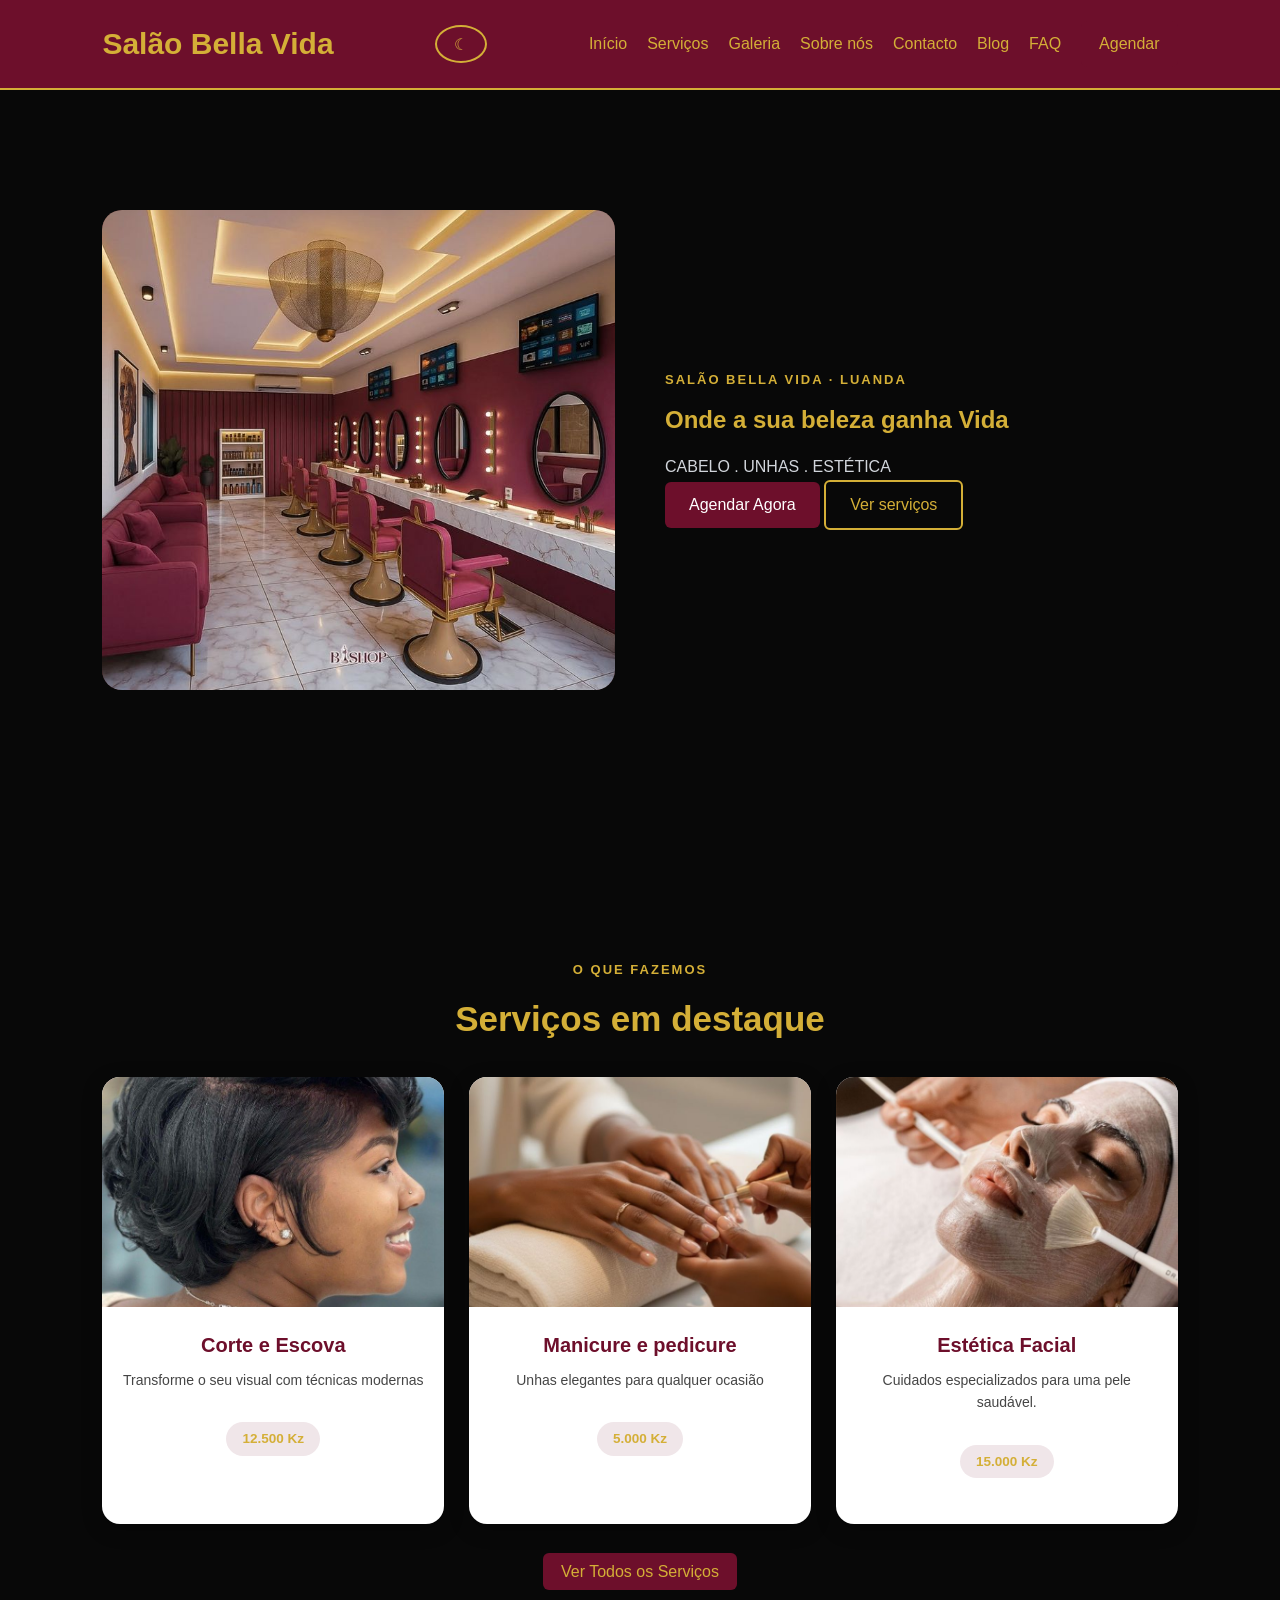
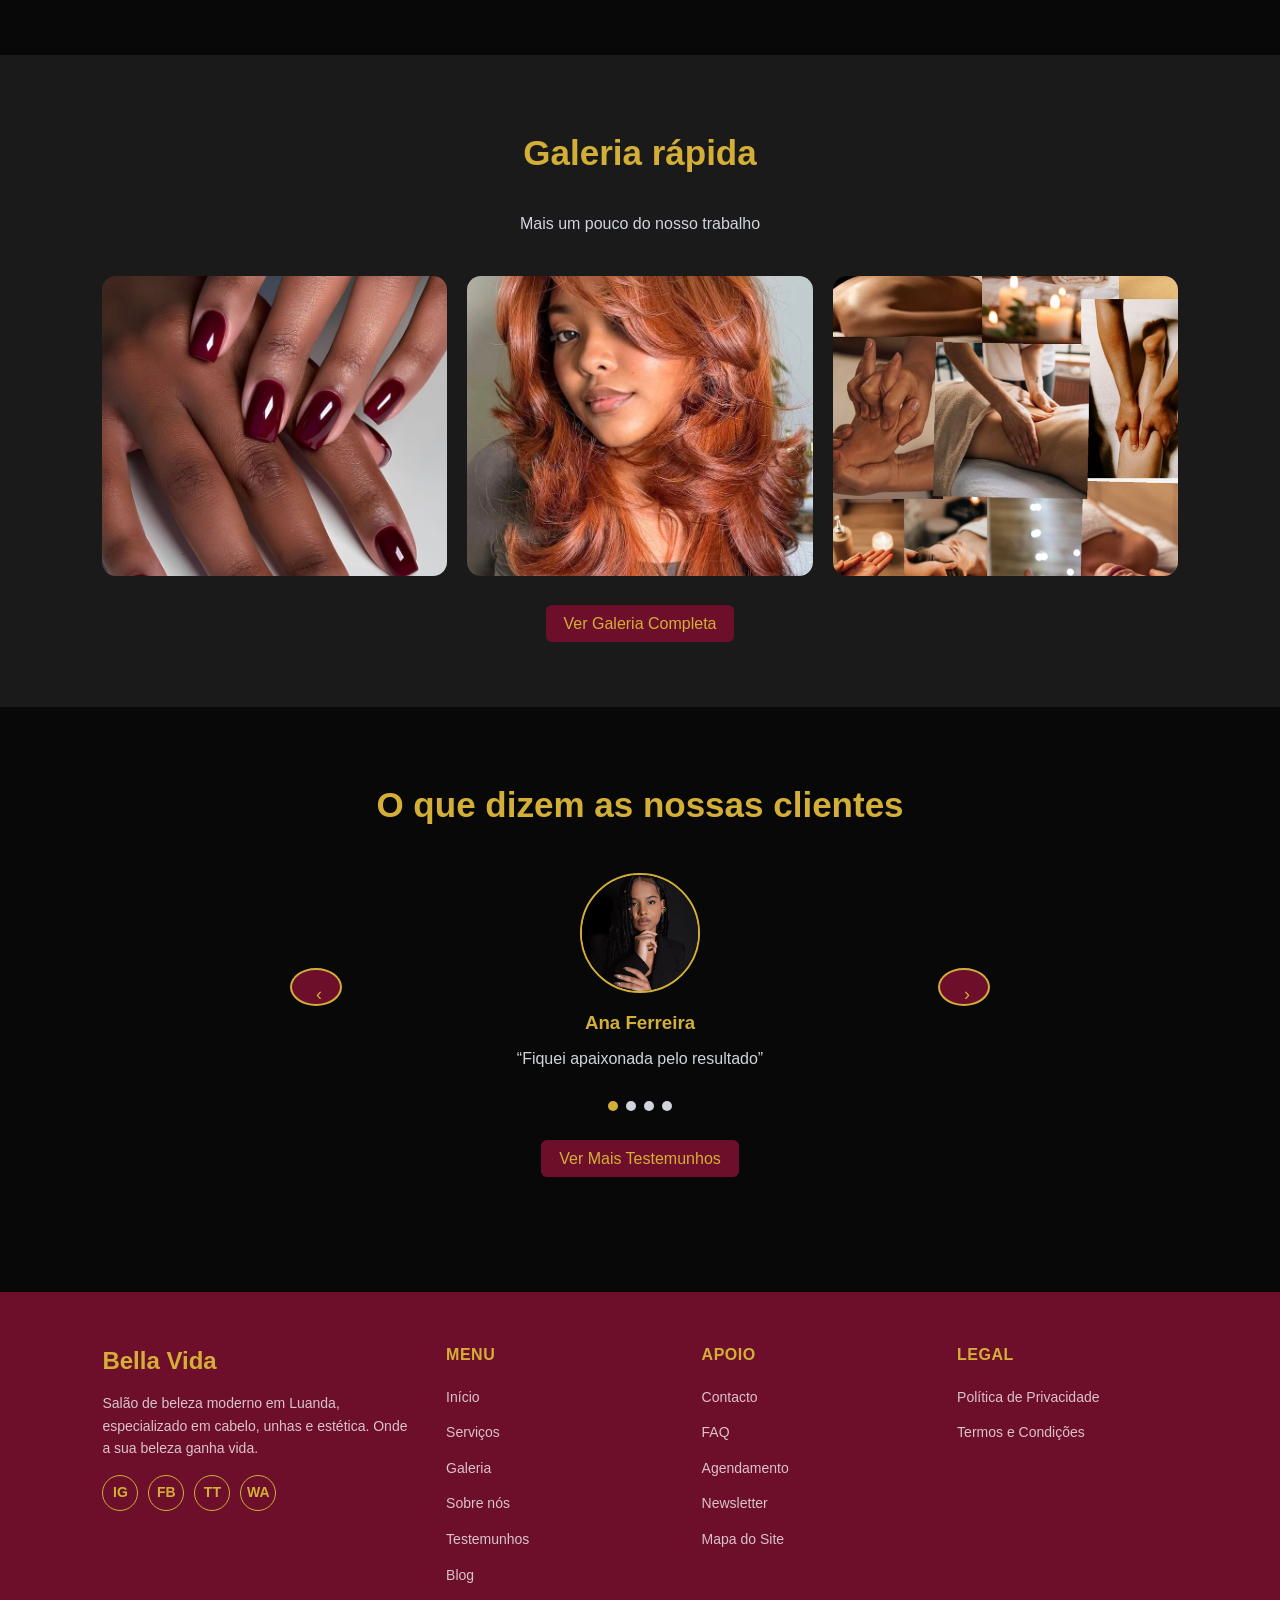
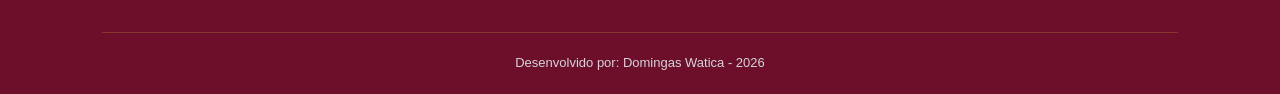
==== HTML/index.html @ 02044e2a "Add files via upload" ====
<!DOCTYPE html>
<html lang="pt">
<head>
<meta charset="UTF-8">
<meta name="viewport"
content="width=device-width, initial-scale=1.0">
<meta name="description" content="Salão Bella Vida em Luanda  cabelo, unhas e estética com profissionais qualificados. Agende o seu atendimento online.">
<meta name="keywords"
content="salão de beleza, cabelo, unhas, estética, Luanda">
<meta name="author"
content="Domingas Watica">
<title>Bella Vida | Cabelo, Unhas e Estética em Luanda</title>
 <link rel="stylesheet" href="../CSS/global.css">
<link rel="stylesheet" href="../CSS/index.css">
<link rel="stylesheet" href="../CSS/servico.css">
</head>
<body>
    <header>
        <div class="logo">Salão Bella Vida</div>
        <div class="nav-acoes">
            <button class="tema-toggle" aria-label="Alternar modo escuro/claro" title="Alternar modo escuro/claro">☾</button>
            <button class="menu-toggle" aria-label="Abrir menu" aria-expanded="false">
                <span></span><span></span><span></span>
            </button>
        </div>
        <nav>
            <a href="index.html" class="link-activo">Início</a>
            <a href="servicos.html">Serviços</a>
            <a href="galeria.html">Galeria</a>
            <a href="sobre-nos.html">Sobre nós</a>
            <a href="contacto.html">Contacto</a>
            <a href="blog.html">Blog</a>
            <a href="faq.html">FAQ</a>
            <a href="agendamento.html" class="btn-nav">Agendar</a>
        </nav>
    </header>
    <section class="hero">
    <div class="hero-imagem">
        <div class="hero-slider" id="heroSlider">
            <div class="hero-slide activo" style="background-image:url('../Midia/banner.jpg')"></div>
            <div class="hero-slide" style="background-image:url('../Midia/B.png')"></div>
            <div class="hero-slide" style="background-image:url('../Midia/banner01.jpg')"></div>
        </div>
    </div>
    <div class="hero-texto">
        <span class="index-eyebrow">Salão Bella Vida · Luanda</span>
        <h1>Onde a sua beleza ganha Vida</h1>
        <p>CABELO . UNHAS . ESTÉTICA</p>
        <div class="hero-botoes">
            <a href="agendamento.html">
                <button class="btn-primario">Agendar Agora</button>
            </a>
            <a href="servicos.html">
                <button class="btn-secundario">Ver serviços</button>
            </a>
        </div>
    </div>
</section>
   <section class="servicos-destaque" id="servicos">
    <span class="index-eyebrow">O que fazemos</span>
    <h2>Serviços em destaque</h2>
    <div class="servicos-grid">
        <div class="card servicos-card">
            <img src="../Midia/corte-femenino.jpg" alt="Corte e Escova" class="servico-foto">
            <div class="servico-conteudo">
                <h3>Corte e Escova</h3>
                <p>Transforme o seu visual com técnicas modernas</p>
                <span class="servico-preco">12.500 Kz</span>
            </div>
        </div>
        <div class="card servicos-card">
            <img src="../Midia/Pedicure 1.jpg" alt="Manicure e pedicure" class="servico-foto">
            <div class="servico-conteudo">
                <h3>Manicure e pedicure</h3>
                <p>Unhas elegantes para qualquer ocasião</p>
                <span class="servico-preco">5.000 Kz</span>
            </div>
        </div>
        <div class="card servicos-card">
            <img src="../Midia/mascara 2.jpg" alt="Estética" class="servico-foto">
            <div class="servico-conteudo">
                <h3>Estética Facial</h3>
                <p>Cuidados especializados para uma pele saudável.</p>
                <span class="servico-preco">15.000 Kz</span>
            </div>
        </div>
    </div>
    <div class="galeria-cta">
        <a href="servicos.html" class="btn-nav">Ver Todos os Serviços</a>
    </div>
</section>
    <section class="galeria" id="galeria">
    <h2>Galeria rápida</h2>
    <p class="galeria-subtitulo">Mais um pouco do nosso trabalho</p>
    <div class="galeria-grid">
        <div class="foto">
            <img src="../Midia/unhas.jpg" onclick="abrirImagem(this.src)" alt="Colagem de perucas - Salão Bella Vida">
        </div>
        <div class="foto">
            <img src="../Midia/corte ondulado.jpg" onclick="abrirImagem(this.src)" alt="Estética - Salão Bella Vida">
        </div>
        <div class="foto">
            <img src="../Midia/estetica 2.jpg" onclick="abrirImagem(this.src)" alt="Interior do Salão Bella Vida">
        </div>
    </div>
    <div class="galeria-cta">
        <a href="galeria.html" class="btn-nav">Ver Galeria Completa</a>
    </div>
</section>
    <section class="testemunho">
        <h2 style="text-align:center;">O que dizem as nossas clientes</h2>
        <div class="carrossel">
            <button class="carrossel-botao carrossel-anterior" aria-label="Testemunho anterior">&#8249;</button>
            <div class="carrossel-pista">
                <div class="carrossel-slide">
                    <div class="cliente-foto">
                        <img src="../Midia/funcionaria2.jpg" alt="Ana Ferreira, cliente satisfeita do Salão Bella Vida">
                    </div>
                    <h3>Ana Ferreira</h3>
                    <p>“Fiquei apaixonada pelo resultado”</p>
                </div>
                <div class="carrossel-slide">
                    <div class="cliente-foto">
                        <img src="../Midia/cliente.jpg" alt="Jady José, cliente satisfeita do Salão Bella Vida">
                    </div>
                    <h3>Jady José</h3>
                    <p>“Amei os cuidados”</p>
                </div>
                <div class="carrossel-slide">
                    <div class="cliente-foto">
                        <img src="../Midia/funcionaria 1.jpg" alt="Cliente satisfeita do Salão Bella Vida">
                    </div>
                    <h3>Lurdes Pacheco</h3>
                    <p>“Atendimento impecável, super recomendo!”</p>
                </div>
                <div class="carrossel-slide">
                    <div class="cliente-foto">
                        <img src="../Midia/tranas1.jpg" alt="Jacinta Cutambicua, cliente satisfeita do Salão Bella Vida">
                    </div>
                    <h3>Jacinta Cutambicua</h3>
                    <p>“Concerteza eu volto! amei estar no salão”</p>
                </div>
            </div>
            <button class="carrossel-botao carrossel-seguinte" aria-label="Próximo testemunho">&#8250;</button>
            <div class="carrossel-pontos"></div>
        </div>
        <div class="testemunho-cta">
            <a href="testemunhos.html" class="btn-nav">Ver Mais Testemunhos</a>
        </div>
    </section>
<footer class="rodape">
        <div class="rodape-grelha">
            <div class="rodape-marca">
                <h3>Bella Vida</h3>
                <p>Salão de beleza moderno em Luanda, especializado em cabelo, unhas e estética. Onde a sua beleza ganha vida.</p>
                <div class="rodape-redes">
                    <a href="https://instagram.com" target="_blank" rel="noopener" aria-label="Instagram">IG</a>
                    <a href="https://facebook.com" target="_blank" rel="noopener" aria-label="Facebook">FB</a>
                    <a href="https://tiktok.com" target="_blank" rel="noopener" aria-label="TikTok">TT</a>
                    <a href="https://wa.me/244927959108" target="_blank" rel="noopener" aria-label="WhatsApp">WA</a>
                </div>
            </div>
            <div class="rodape-coluna">
                <h4>Menu</h4>
                <ul>
                    <li><a href="index.html">Início</a></li>
                    <li><a href="servicos.html">Serviços</a></li>
                    <li><a href="galeria.html">Galeria</a></li>
                    <li><a href="sobre-nos.html">Sobre nós</a></li>
                    <li><a href="testemunhos.html">Testemunhos</a></li>
                    <li><a href="blog.html">Blog</a></li>
                </ul>
            </div>
            <div class="rodape-coluna">
                <h4>Apoio</h4>
                <ul>
                    <li><a href="contacto.html">Contacto</a></li>
                    <li><a href="faq.html">FAQ</a></li>
                    <li><a href="agendamento.html">Agendamento</a></li>
                    <li><a href="newsletter.html">Newsletter</a></li>
                    <li><a href="mapa-site.html">Mapa do Site</a></li>
                </ul>
            </div>
            <div class="rodape-coluna">
                <h4>Legal</h4>
                <ul>
                    <li><a href="privacidade.html">Política de Privacidade</a></li>
                    <li><a href="termos.html">Termos e Condições</a></li>
                </ul>
            </div>
        </div>
        <div class="rodape-base">
            <p>Desenvolvido por: Domingas Watica - 2026</p>
        </div>
    </footer>
    <button class="voltar-topo" aria-label="Voltar ao topo">&uarr;</button>
    <script src="../JS/main.js" defer></script>
</body>    
</html>
---- CSS/global.css ----
/* =====================================================
   GLOBAL.CSS — Bella Vida
   Ficheiro ÚNICO com tudo o que é partilhado por todas
   as páginas: variáveis de cor, modo escuro/claro, reset,
   tipografia base, cabeçalho, menu, botões, cartões,
   rodapé, lightbox, carrossel, acordeão do FAQ e
   validação de formulários.

   IMPORTANTE: este ficheiro carrega ANTES do CSS
   específico de cada página. O CSS de cada página só
   deve conter estilos que sejam mesmo únicos daquela
   página — nunca repetir nada que já esteja aqui,
   para evitar inconsistências entre páginas.
===================================================== */

/* ---------- VARIÁVEIS DE COR (tema escuro, por defeito) ---------- */
:root{
    --bordo: #6d0f2b;
    --bordo-claro: #a61b46;
    --dourado: #d4af37;
    --preto: #080808;
    --cinza: #1a1a1a;
    --branco: #ffffff;
    --cinza-claro: #d1d5db;

    /* Cor fixa para texto/ícones em cima do cabeçalho e do rodapé,
       que têm sempre fundo bordô — esta cor NUNCA muda entre temas,
       para o menu de cima e de baixo continuarem sempre legíveis. */
    --dourado-fixo: #d4af37;
}

/* ---------- MODO CLARO (estado alternativo) ---------- */
:root[data-tema="claro"]{
    --preto: #f7f3ee;
    --cinza: #ffffff;
    --branco: #1a1a1a;
    --cinza-claro: #3a2c2c;
    --dourado: #6d0f2b;
}

/* ---------- RESET ---------- */
*{
    margin: 0;
    padding: 0;
    box-sizing: border-box;
}

/* ---------- BASE ---------- */
body{
    font-family: Arial, sans-serif;
    background-color: var(--preto);
    color: var(--dourado);
    line-height: 1.6;
    transition: background-color 0.3s ease, color 0.3s ease;
}
a{
    text-decoration: none;
}
img{
    max-width: 100%;
    display: block;
}
section{
    padding: 70px 8%;
}
h1, h2, h3{
    margin-bottom: 15px;
}
h2{
    color: var(--dourado);
    font-size: 35px;
    margin-bottom: 30px;
}
p{
    color: var(--cinza-claro);
}

/* ---------- CABEÇALHO ---------- */
header{
    display: flex;
    justify-content: space-between;
    align-items: center;
    padding: 20px 8%;
    background-color: var(--bordo);
    border-bottom: 2px solid var(--dourado-fixo);
    position: sticky;
    top: 0;
    z-index: 1000;
}
.logo{
    font-size: 30px;
    font-weight: bold;
    color: var(--dourado-fixo);
}
nav{
    display: flex;
    gap: 20px;
    align-items: center;
}
nav a{
    color: var(--dourado-fixo);
    transition: 0.3s;
    font-weight: 500;
}
nav a:hover{
    color: var(--bordo-claro);
}
.btn-nav{
    background-color: var(--bordo);
    padding: 10px 18px;
    border-radius: 6px;
    color: var(--dourado-fixo) !important;
    transition: 0.3s;
}
.btn-nav:hover{
    background-color: var(--dourado-fixo);
    color: #080808 !important;
}

/* ---------- BOTÃO DE MENU (HAMBÚRGUER) ---------- */
.nav-acoes{
    display: flex;
    align-items: center;
    gap: 14px;
}
.menu-toggle{
    display: none;
    flex-direction: column;
    justify-content: center;
    gap: 5px;
    width: 32px;
    height: 28px;
    background: transparent;
    border: none;
    cursor: pointer;
    padding: 0;
}
.menu-toggle span{
    display: block;
    height: 3px;
    width: 100%;
    background-color: var(--dourado-fixo);
    border-radius: 2px;
    transition: 0.3s;
}
.menu-toggle.aberto span:nth-child(1){
    transform: translateY(8px) rotate(45deg);
}
.menu-toggle.aberto span:nth-child(2){
    opacity: 0;
}
.menu-toggle.aberto span:nth-child(3){
    transform: translateY(-8px) rotate(-45deg);
}

/* ---------- BOTÃO MODO ESCURO/CLARO ---------- */
.tema-toggle{
    background: transparent;
    border: 2px solid var(--dourado-fixo);
    color: var(--dourado-fixo);
    border-radius: 50%;
    width: 38px;
    height: 38px;
    font-size: 16px;
    cursor: pointer;
    display: flex;
    align-items: center;
    justify-content: center;
    transition: 0.3s;
    flex-shrink: 0;
}
.tema-toggle:hover{
    background-color: var(--dourado-fixo);
    color: #080808;
}

/* ---------- MENU RESPONSIVO ---------- */
@media (max-width: 900px){
    header{
        flex-wrap: wrap;
    }
    .menu-toggle{
        display: flex;
        order: 2;
    }
    .nav-acoes{
        order: 2;
    }
    nav{
        order: 3;
        flex-basis: 100%;
        max-height: 0;
        overflow: hidden;
        flex-direction: column;
        align-items: flex-start;
        gap: 0;
        transition: max-height 0.35s ease;
        width: 100%;
    }
    nav.aberto{
        max-height: 500px;
        padding-top: 15px;
    }
    nav a{
        width: 100%;
        padding: 12px 0;
        border-bottom: 1px solid rgba(212,175,55,0.15);
    }
    .btn-nav{
        margin: 10px 0;
        display: inline-block;
    }
}

/* ---------- BOTÕES ---------- */
button{
    padding: 14px 24px;
    border: none;
    border-radius: 6px;
    cursor: pointer;
    font-size: 16px;
    transition: 0.3s;
}
button:hover{
    transform: translateY(-3px);
}
.btn-primario{
    background-color: var(--bordo);
    color: white;
}
.btn-secundario{
    background-color: transparent;
    border: 2px solid var(--dourado);
    color: var(--dourado);
}

/* ---------- CARTÕES GENÉRICOS (usados quando a página não define um estilo próprio) ---------- */
.card,
.post,
.membro,
.depoimento,
.faq-item,
.contacto-box{
    background-color: var(--bordo);
    padding: 25px;
    border-radius: 12px;
    border: 1px solid #334155;
    transition: 0.3s;
    box-shadow: 0 5px 20px rgba(0,0,0,0.3);
}
.card:hover,
.post:hover,
.membro:hover,
.depoimento:hover{
    transform: translateY(-5px);
    border-color: var(--dourado);
}
.card span{
    display: block;
    margin-top: 15px;
    color: var(--dourado);
    font-weight: bold;
}
.card h3{
    color: var(--dourado);
}

.servicos-grid,
.blog-grid,
.equipa-grid,
.testemunhos-grid{
    display: grid;
    grid-template-columns: repeat(3, 1fr);
    gap: 25px;
}

@media(max-width: 900px){
    .servicos-grid,
    .blog-grid,
    .equipa-grid,
    .testemunhos-grid{
        grid-template-columns: 1fr;
    }
}

/* ---------- GALERIA (padrão base — páginas com galeria própria podem sobrepor) ---------- */
.galeria-grid{
    display: grid;
    grid-template-columns: repeat(3, 1fr);
    gap: 20px;
}
.foto img{
    width: 100%;
    height: 300px;
    object-fit: cover;
    border-radius: 14px;
    transition: 0.3s;
    cursor: pointer;
}
.foto img:hover{
    transform: scale(1.03);
}

/* ---------- FORMULÁRIOS (base) ---------- */
input,
textarea,
select{
    padding: 14px;
    border-radius: 6px;
    border: none;
    outline: none;
    width: 100%;
}
textarea{
    resize: none;
}
form button{
    background-color: var(--bordo);
    color: white;
    font-weight: bold;
}
form button:hover{
    background-color: var(--bordo-claro);
}

/* Espaçamento consistente sempre que uma página usa .contacto-box
   (Contacto e Newsletter, por exemplo) */
.contacto-box label{
    display: block;
    margin-top: 16px;
    margin-bottom: 6px;
    color: var(--cinza-claro);
    font-size: 14px;
}
.contacto-box input[type="text"],
.contacto-box input[type="email"],
.contacto-box input[type="tel"],
.contacto-box input[type="date"],
.contacto-box input[type="time"]{
    margin-bottom: 4px;
}
.contacto-box button{
    margin-top: 20px;
}

/* ---------- MENSAGENS DE VALIDAÇÃO ---------- */
.campo-erro{
    border: 2px solid #c0392b !important;
}
.mensagem-erro{
    color: #ff6b6b;
    font-size: 13px;
    margin-top: -10px;
    display: none;
}
.mensagem-erro.visivel{
    display: block;
}
.form-sucesso{
    background-color: #1f4d2c;
    color: #d4f5d8;
    padding: 15px;
    border-radius: 8px;
    margin-top: 15px;
    display: none;
}
.form-sucesso.visivel{
    display: block;
}

/* ---------- BOTÃO VOLTAR AO TOPO ---------- */
.voltar-topo{
    position: fixed;
    right: 25px;
    bottom: 25px;
    width: 48px;
    height: 48px;
    border-radius: 50%;
    background-color: var(--bordo);
    color: var(--dourado-fixo);
    border: 2px solid var(--dourado-fixo);
    font-size: 20px;
    cursor: pointer;
    display: flex;
    align-items: center;
    justify-content: center;
    opacity: 0;
    visibility: hidden;
    transform: translateY(10px);
    transition: 0.3s;
    z-index: 999;
}
.voltar-topo.visivel{
    opacity: 1;
    visibility: visible;
    transform: translateY(0);
}
.voltar-topo:hover{
    background-color: var(--dourado-fixo);
    color: #080808;
}

/* ---------- RODAPÉ EM COLUNAS ---------- */
footer.rodape{
    background-color: var(--bordo);
    padding: 50px 8% 20px;
    margin-top: 50px;
    text-align: left;
}
.rodape-grelha{
    display: grid;
    grid-template-columns: 1.4fr 1fr 1fr 1fr;
    gap: 35px;
    max-width: 1200px;
    margin: 0 auto;
}
.rodape-marca h3{
    color: var(--dourado-fixo);
    font-size: 24px;
    margin-bottom: 12px;
}
.rodape-marca p{
    color: rgba(255,255,255,0.75);
    font-size: 14px;
    margin-bottom: 15px;
}
.rodape-redes{
    display: flex;
    gap: 10px;
}
.rodape-redes a{
    width: 36px;
    height: 36px;
    border-radius: 50%;
    border: 1px solid var(--dourado-fixo);
    color: var(--dourado-fixo);
    display: flex;
    align-items: center;
    justify-content: center;
    font-size: 14px;
    font-weight: bold;
    transition: 0.3s;
}
.rodape-redes a:hover{
    background-color: var(--dourado-fixo);
    color: #080808;
}
.rodape-coluna h4{
    color: var(--dourado-fixo);
    font-size: 16px;
    margin-bottom: 16px;
    text-transform: uppercase;
    letter-spacing: 0.5px;
}
.rodape-coluna ul{
    list-style: none;
}
.rodape-coluna ul li{
    margin-bottom: 10px;
}
.rodape-coluna ul li a{
    color: rgba(255,255,255,0.75);
    font-size: 14px;
    transition: 0.3s;
}
.rodape-coluna ul li a:hover{
    color: var(--dourado-fixo);
}
.rodape-base{
    max-width: 1200px;
    margin: 35px auto 0;
    padding-top: 20px;
    border-top: 1px solid rgba(212,175,55,0.25);
    text-align: center;
    font-size: 13px;
    color: rgba(255,255,255,0.6);
}
@media (max-width: 800px){
    .rodape-grelha{
        grid-template-columns: 1fr 1fr;
    }
}
@media (max-width: 500px){
    .rodape-grelha{
        grid-template-columns: 1fr;
        text-align: center;
    }
    .rodape-redes{
        justify-content: center;
    }
}

/* ---------- LIGHTBOX (visualizador de imagem) ---------- */
.lightbox-fundo{
    position: fixed;
    inset: 0;
    background-color: rgba(0,0,0,0.9);
    display: none;
    align-items: center;
    justify-content: center;
    z-index: 2000;
    padding: 30px;
}
.lightbox-fundo.ativo{
    display: flex;
}
.lightbox-fundo img{
    max-width: 90vw;
    max-height: 85vh;
    border-radius: 10px;
    border: 3px solid var(--dourado-fixo);
    cursor: default;
}
.lightbox-fechar{
    position: absolute;
    top: 20px;
    right: 30px;
    background: transparent;
    border: none;
    color: var(--dourado-fixo);
    font-size: 36px;
    cursor: pointer;
    line-height: 1;
}

/* ---------- CARROSSEL DE TESTEMUNHOS (usado na homepage) ---------- */
.carrossel{
    position: relative;
    max-width: 700px;
    margin: 0 auto;
    overflow: hidden;
}
.carrossel-pista{
    display: flex;
    transition: transform 0.5s ease;
}
.carrossel-slide{
    min-width: 100%;
    text-align: center;
    padding: 10px 50px;
    display: flex;
    flex-direction: column;
    align-items: center;
}
.carrossel-slide h3{
    margin-top: 5px;
    margin-bottom: 8px;
}
.carrossel-slide p{
    margin-top: 0;
}
.cliente-foto{
    margin-bottom: 10px;
}
.cliente-foto img{
    width: 90px;
    height: 90px;
    border-radius: 50%;
    object-fit: cover;
    border: 2px solid var(--dourado);
}
.carrossel-botao{
    position: absolute;
    top: 50%;
    transform: translateY(-50%);
    background-color: var(--bordo);
    color: var(--dourado-fixo);
    border: 2px solid var(--dourado-fixo);
    border-radius: 50%;
    width: 38px;
    height: 38px;
    cursor: pointer;
    font-size: 18px;
    z-index: 5;
}
.carrossel-botao:hover{
    background-color: var(--dourado-fixo);
    color: #080808;
}
.carrossel-anterior{ left: 0; }
.carrossel-seguinte{ right: 0; }
.carrossel-pontos{
    display: flex;
    justify-content: center;
    gap: 8px;
    margin-top: 20px;
}
.carrossel-ponto{
    width: 10px;
    height: 10px;
    border-radius: 50%;
    background-color: var(--cinza-claro);
    border: none;
    cursor: pointer;
    padding: 0;
}
.carrossel-ponto.activo{
    background-color: var(--dourado);
}

/* ---------- ACORDEÃO FAQ ---------- */
.faq-pergunta{
    display: flex;
    justify-content: space-between;
    align-items: center;
    width: 100%;
    text-align: left;
    background-color: var(--bordo);
    color: white;
    padding: 18px;
    border: none;
    cursor: pointer;
    font-size: 17px;
    border-radius: 8px;
}
.faq-pergunta:hover{
    background-color: var(--bordo-claro);
}
.faq-seta{
    display: inline-block;
    transition: transform 0.3s ease;
}
.faq-item.aberto .faq-seta{
    transform: rotate(180deg);
}
.faq-resposta{
    display: none;
    padding: 20px;
    background-color: var(--preto);
    border-radius: 0 0 8px 8px;
}
.faq-item.aberto .faq-resposta{
    display: block;
}
---- CSS/index.css ----
/* ---------- ETIQUETA (eyebrow) ---------- */
.index-eyebrow{
    display: block;
    text-align: center;
    letter-spacing: 2px;
    font-size: 13px;
    font-weight: 700;
    color: var(--dourado);
    text-transform: uppercase;
    margin-bottom: 10px;
}
.hero .index-eyebrow{
    text-align: left;
}

/* ---------- HERO (imagem à esquerda, slider de 3 fotos) ---------- */
.hero{
    min-height: 80vh;
    display: flex;
    align-items: center;
    gap: 50px;
}
.hero-imagem{
    flex: 1;
    height: 480px;
    position: relative;
    border-radius: 20px;
    overflow: hidden;
    background-image: url('../Midia/bannerP.jpg');
    background-size: cover;
    background-position: center;
}
.hero-slider{
    position: absolute;
    inset: 0;
}
.hero-slide{
    position: absolute;
    inset: 0;
    background-size: cover;
    background-position: center;
    opacity: 0;
    transition: opacity 1.4s ease;
}
.hero-slide.activo{
    opacity: 1;
}
.hero-texto{
    flex: 1;
    max-width: 550px;
    animation: surgir 1.2s ease;
}
@keyframes surgir{
    from{
        opacity: 0;
        transform: translateY(40px);
    }
    to{
        opacity: 1;
        transform: translateY(0);
    }
}

@media(max-width: 900px){
    .hero{
        flex-direction: column;
        text-align: center;
        min-height: auto;
        padding-top: 50px;
    }
    .hero .index-eyebrow{
        text-align: center;
    }
    .hero-imagem{
        width: 100%;
        height: 300px;
    }
    .hero-botoes{
        justify-content: center;
    }
}

/* ---------- SERVIÇOS EM DESTAQUE ---------- */
.servicos-destaque{
    padding-top: 150px;
    background-color: var(--preto);
}
.servicos-destaque h2{
    text-align: center;
    color: var(--dourado);
}

/* ---------- GALERIA RÁPIDA ---------- */
.galeria{
    background-color: var(--cinza);
}
.galeria h2{
    text-align: center;
    color: var(--dourado);
}
.galeria-subtitulo{
    text-align: center;
    margin-bottom: 40px;
}
.galeria-cta{
    text-align: center;
    margin-top: 35px;
}

/* ---------- TESTEMUNHOS (carrossel) ---------- */
.testemunho{
    background-color: var(--preto);
}
.cliente-foto img{
    width: 120px;
    height: 120px;
    border-radius: 50%;
    object-fit: cover;
    border: 2px solid var(--dourado);
}
.testemunho-cta{
    text-align: center;
    margin-top: 35px;
}
---- CSS/servico.css ----
/* =====================================================
   SERVICO.CSS — específico da página Serviços
   (global.css já trata de tudo o resto)
===================================================== */

/* ---------- FILTROS ---------- */
.Filtros-galeria{
    display: flex;
    flex-wrap: wrap;
    justify-content: center;
    gap: 12px;
    margin-bottom: 45px;
}
.filtro-btn{
    background-color: transparent;
    border: 2px solid var(--bordo);
    color: var(--dourado);
    padding: 10px 22px;
    border-radius: 30px;
    font-weight: 600;
    font-size: 15px;
    cursor: pointer;
    transition: 0.25s ease;
}
.filtro-btn:hover{
    border-color: var(--dourado);
    transform: translateY(-2px);
}
.filtro-btn.activo{
    background-color: var(--bordo);
    color: white;
    border-color: var(--bordo);
}

/* ---------- CABEÇALHO ---------- */
.servicos-eyebrow{
    display: block;
    text-align: center;
    letter-spacing: 2px;
    font-size: 13px;
    font-weight: 700;
    color: var(--dourado);
    text-transform: uppercase;
    margin-bottom: 10px;
}
.servicos-subtitulo{
    text-align: center;
    margin-bottom: 45px;
}
.servicos{
    background: radial-gradient(ellipse at top, rgba(212,175,55,0.08), transparent 60%),
                var(--preto);
}

/* ---------- CARTÃO DE SERVIÇO ---------- */
.servicos-card{
    background-color: var(--branco);
    padding: 0;
    border-radius: 18px;
    border: none;
    overflow: hidden;
    text-align: center;
    display: flex;
    flex-direction: column;
}
.servicos-card:hover{
    transform: translateY(-8px);
    box-shadow: 0 18px 40px rgba(0,0,0,0.5);
}

.servico-foto{
    width: 100%;
    height: 230px;
    object-fit: cover;
    cursor: pointer;
}

.servico-conteudo{
    padding: 22px 20px 28px;
    flex: 1;
    display: flex;
    flex-direction: column;
    align-items: center;
}
.servico-conteudo h3{
    color: var(--bordo);
    font-size: 20px;
    margin-bottom: 8px;
}
.servico-conteudo p{
    color: var(--preto);
    opacity: 0.75;
    font-size: 14px;
    margin-bottom: 16px;
}

.servico-preco{
    display: inline-block;
    background-color: rgba(109,15,43,0.1);
    color: var(--bordo);
    font-weight: 700;
    font-size: 13.5px;
    padding: 6px 16px;
    border-radius: 30px;
    margin-bottom: 18px;
}

.servico-btn{
    display: inline-block;
    background-color: var(--bordo);
    color: white;
    font-weight: 700;
    font-size: 13px;
    letter-spacing: 0.5px;
    text-transform: uppercase;
    padding: 11px 32px;
    border-radius: 30px;
    transition: 0.3s;
    border: none;
    cursor: pointer;
}
.servico-btn:hover{
    background-color: var(--dourado);
    color: var(--preto);
    transform: translateY(-2px);
}

/* ---------- SETAS E BOLINHAS (usadas dentro da janela de detalhes) ---------- */
.mini-anterior,
.mini-seguinte{
    position: absolute;
    top: 50%;
    transform: translateY(-50%);
    background: rgba(8,8,8,0.55);
    color: var(--dourado);
    border: none;
    width: 32px;
    height: 32px;
    border-radius: 50%;
    display: flex;
    align-items: center;
    justify-content: center;
    cursor: pointer;
    font-size: 18px;
    padding: 0;
    z-index: 3;
}
.mini-anterior{ left: 10px; }
.mini-seguinte{ right: 10px; }
.mini-anterior:hover,
.mini-seguinte:hover{
    background: var(--dourado);
    color: var(--preto);
    transform: translateY(-50%) scale(1.1);
}
.mini-pontos{
    position: absolute;
    bottom: 10px;
    left: 0;
    right: 0;
    display: flex;
    justify-content: center;
    gap: 6px;
    z-index: 3;
}
.mini-pontos button{
    width: 7px;
    height: 7px;
    border-radius: 50%;
    background: rgba(255,255,255,0.6);
    border: none;
    padding: 0;
    cursor: pointer;
    transform: none;
}
.mini-pontos button.activo{
    background: white;
}

/* ---------- JANELA DE DETALHES DO SERVIÇO ---------- */
.modal-servico{
    position: fixed;
    inset: 0;
    background: rgba(8,8,8,0.85);
    display: flex;
    align-items: center;
    justify-content: center;
    opacity: 0;
    pointer-events: none;
    transition: opacity 0.3s ease;
    z-index: 2000;
    padding: 20px;
}
.modal-servico.ativo{
    opacity: 1;
    pointer-events: auto;
}
.modal-servico-caixa{
    background: var(--branco);
    border-radius: 18px;
    max-width: 720px;
    width: 100%;
    overflow: hidden;
    position: relative;
    max-height: 92vh;
    display: flex;
    flex-direction: column;
}
.modal-servico-fechar{
    position: absolute;
    top: 12px;
    right: 14px;
    background: rgba(8,8,8,0.55);
    color: white;
    border: none;
    width: 32px;
    height: 32px;
    border-radius: 50%;
    font-size: 20px;
    line-height: 1;
    cursor: pointer;
    z-index: 5;
}
.modal-servico-fechar:hover{
    background: var(--dourado);
    color: var(--preto);
}
.modal-servico-carrossel{
    position: relative;
    width: 100%;
    height: 420px;
    flex-shrink: 0;
}
.modal-servico-pista{
    display: flex;
    height: 100%;
    transition: transform 0.4s ease;
}
.modal-servico-pista img{
    width: 100%;
    height: 100%;
    object-fit: cover;
    flex-shrink: 0;
}
.modal-servico-info{
    padding: 22px 24px 26px;
    text-align: center;
    overflow-y: auto;
}
.modal-servico-info h3{
    color: var(--bordo);
    font-size: 21px;
}
.modal-servico-info p{
    color: var(--preto);
    opacity: 0.75;
    font-size: 14.5px;
    margin-bottom: 16px;
}
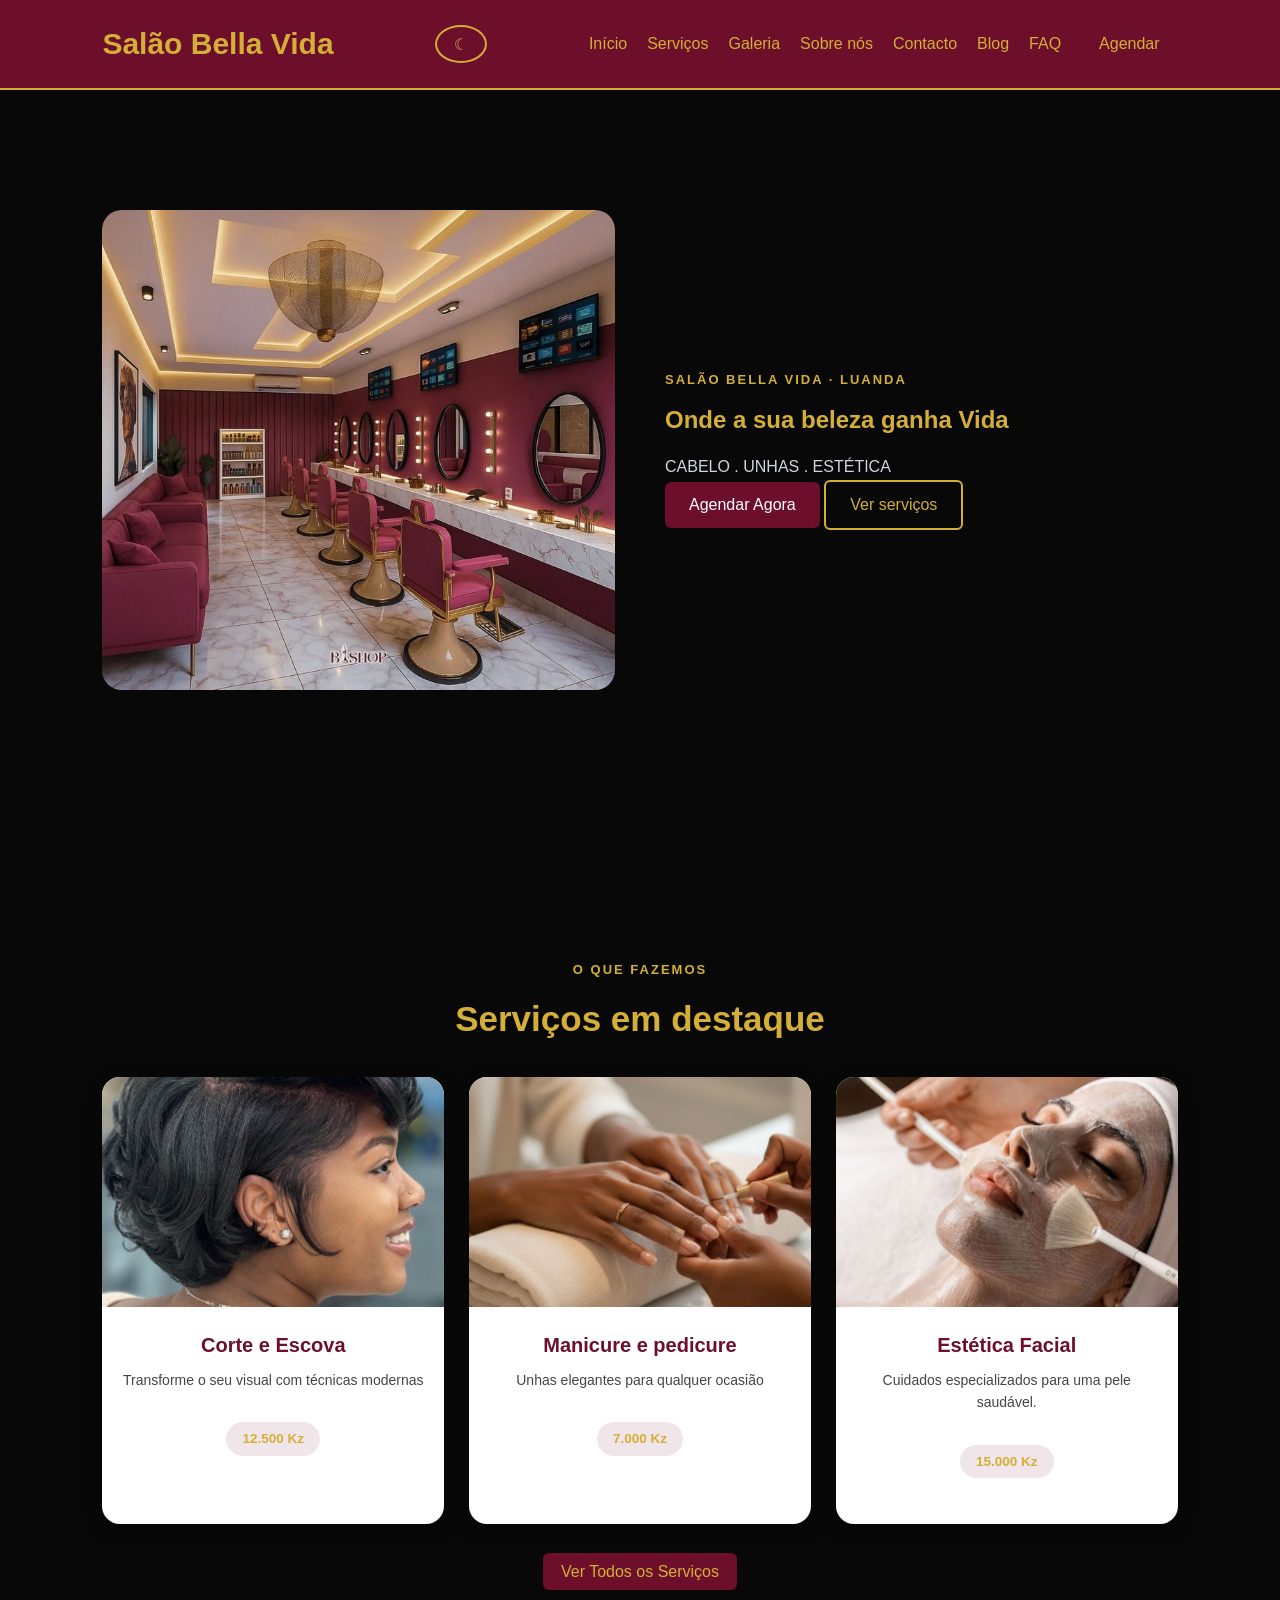
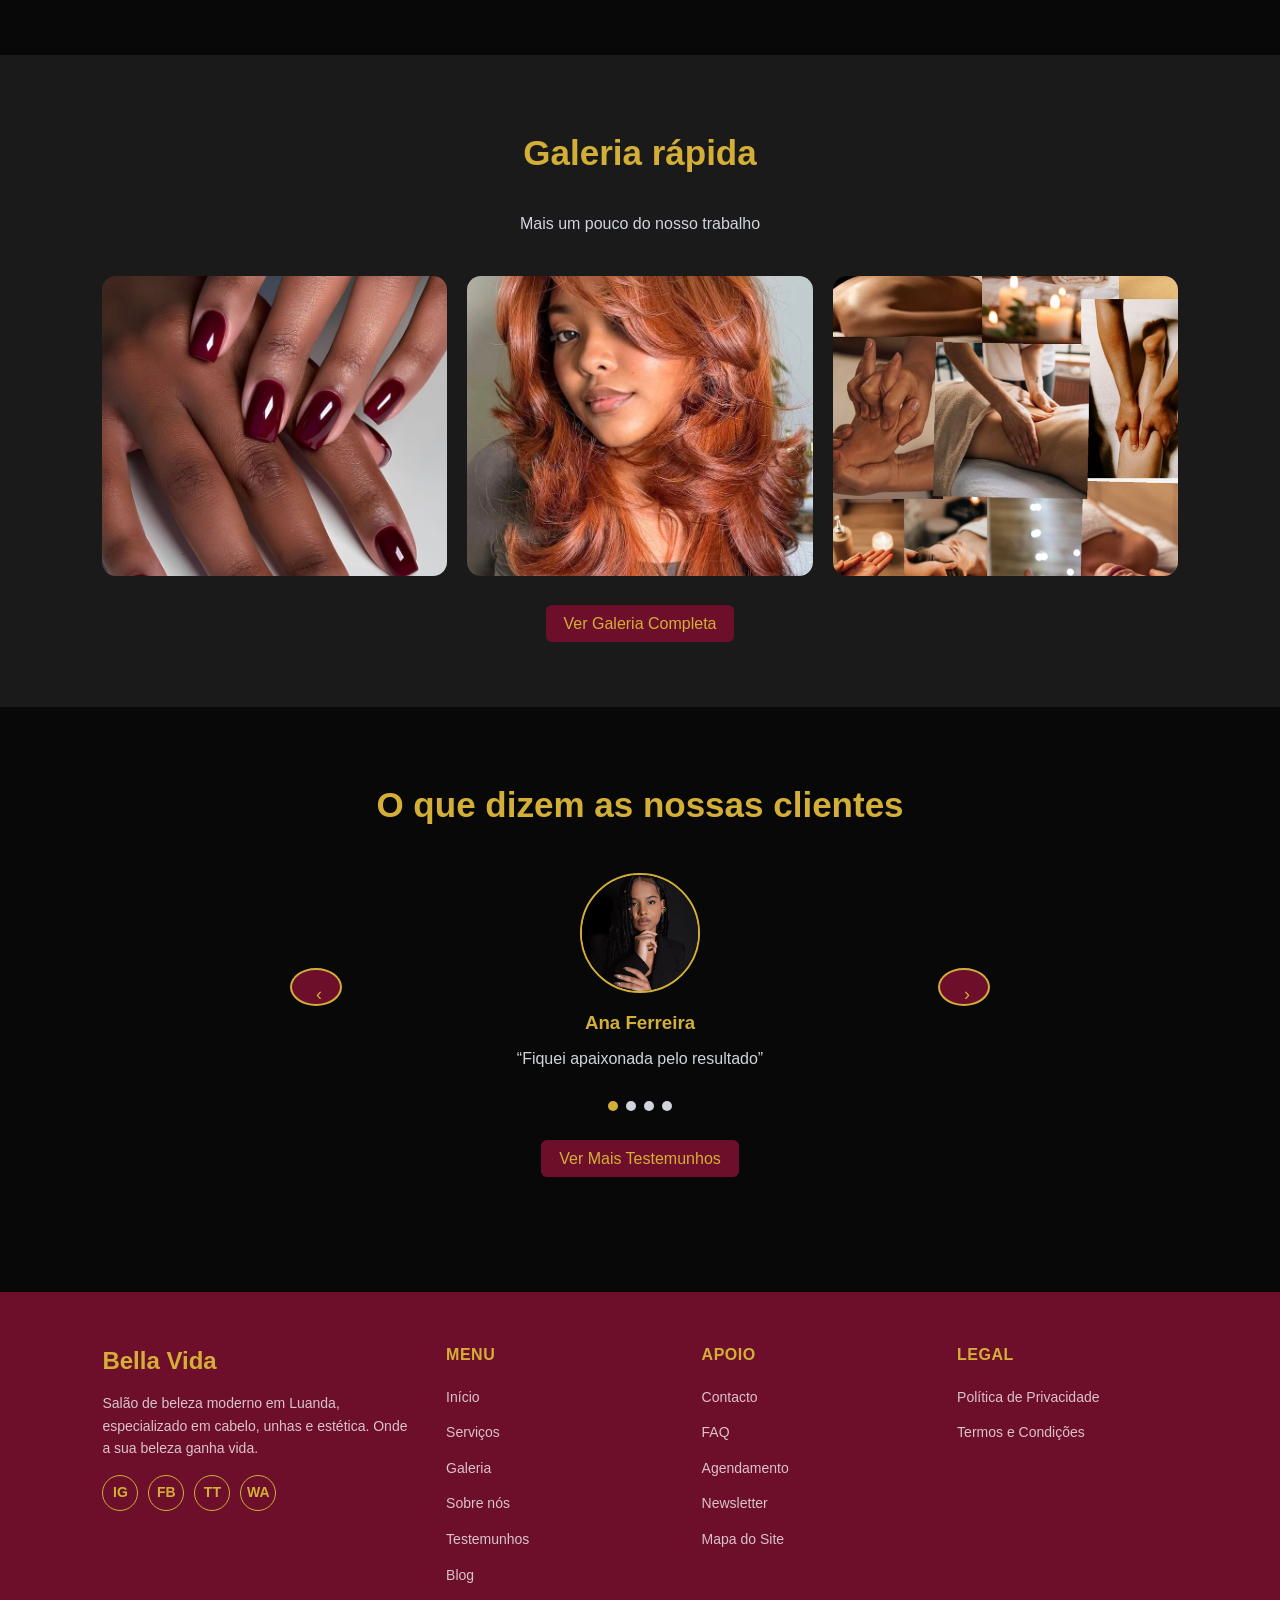
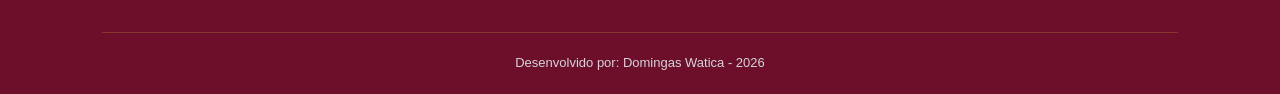
==== commit f607d76b: "Update index.html" ====
--- a/HTML/index.html
+++ b/HTML/index.html
@@ -1,6 +1,14 @@
 <!DOCTYPE html>
 <html lang="pt">
 <head>
+ <!-- Google tag (gtag.js) -->
+<script async src="https://www.googletagmanager.com/gtag/js?id=G-Y61495QPPX"></script>
+<script>
+  window.dataLayer = window.dataLayer || [];
+  function gtag(){dataLayer.push(arguments);}
+  gtag('js', new Date());
+  gtag('config', 'G-Y61495QPPX');
+</script>
 <meta charset="UTF-8">
 <meta name="viewport"
 content="width=device-width, initial-scale=1.0">
@@ -15,7 +23,7 @@
 <link rel="stylesheet" href="../CSS/servico.css">
 </head>
 <body>
-    <header>
+    <header >
         <div class="logo">Salão Bella Vida</div>
         <div class="nav-acoes">
             <button class="tema-toggle" aria-label="Alternar modo escuro/claro" title="Alternar modo escuro/claro">☾</button>
@@ -73,7 +81,7 @@
             <div class="servico-conteudo">
                 <h3>Manicure e pedicure</h3>
                 <p>Unhas elegantes para qualquer ocasião</p>
-                <span class="servico-preco">5.000 Kz</span>
+                <span class="servico-preco">7.000 Kz</span>
             </div>
         </div>
         <div class="card servicos-card">
@@ -196,4 +204,4 @@
     <button class="voltar-topo" aria-label="Voltar ao topo">&uarr;</button>
     <script src="../JS/main.js" defer></script>
 </body>    
-</html>+</html>
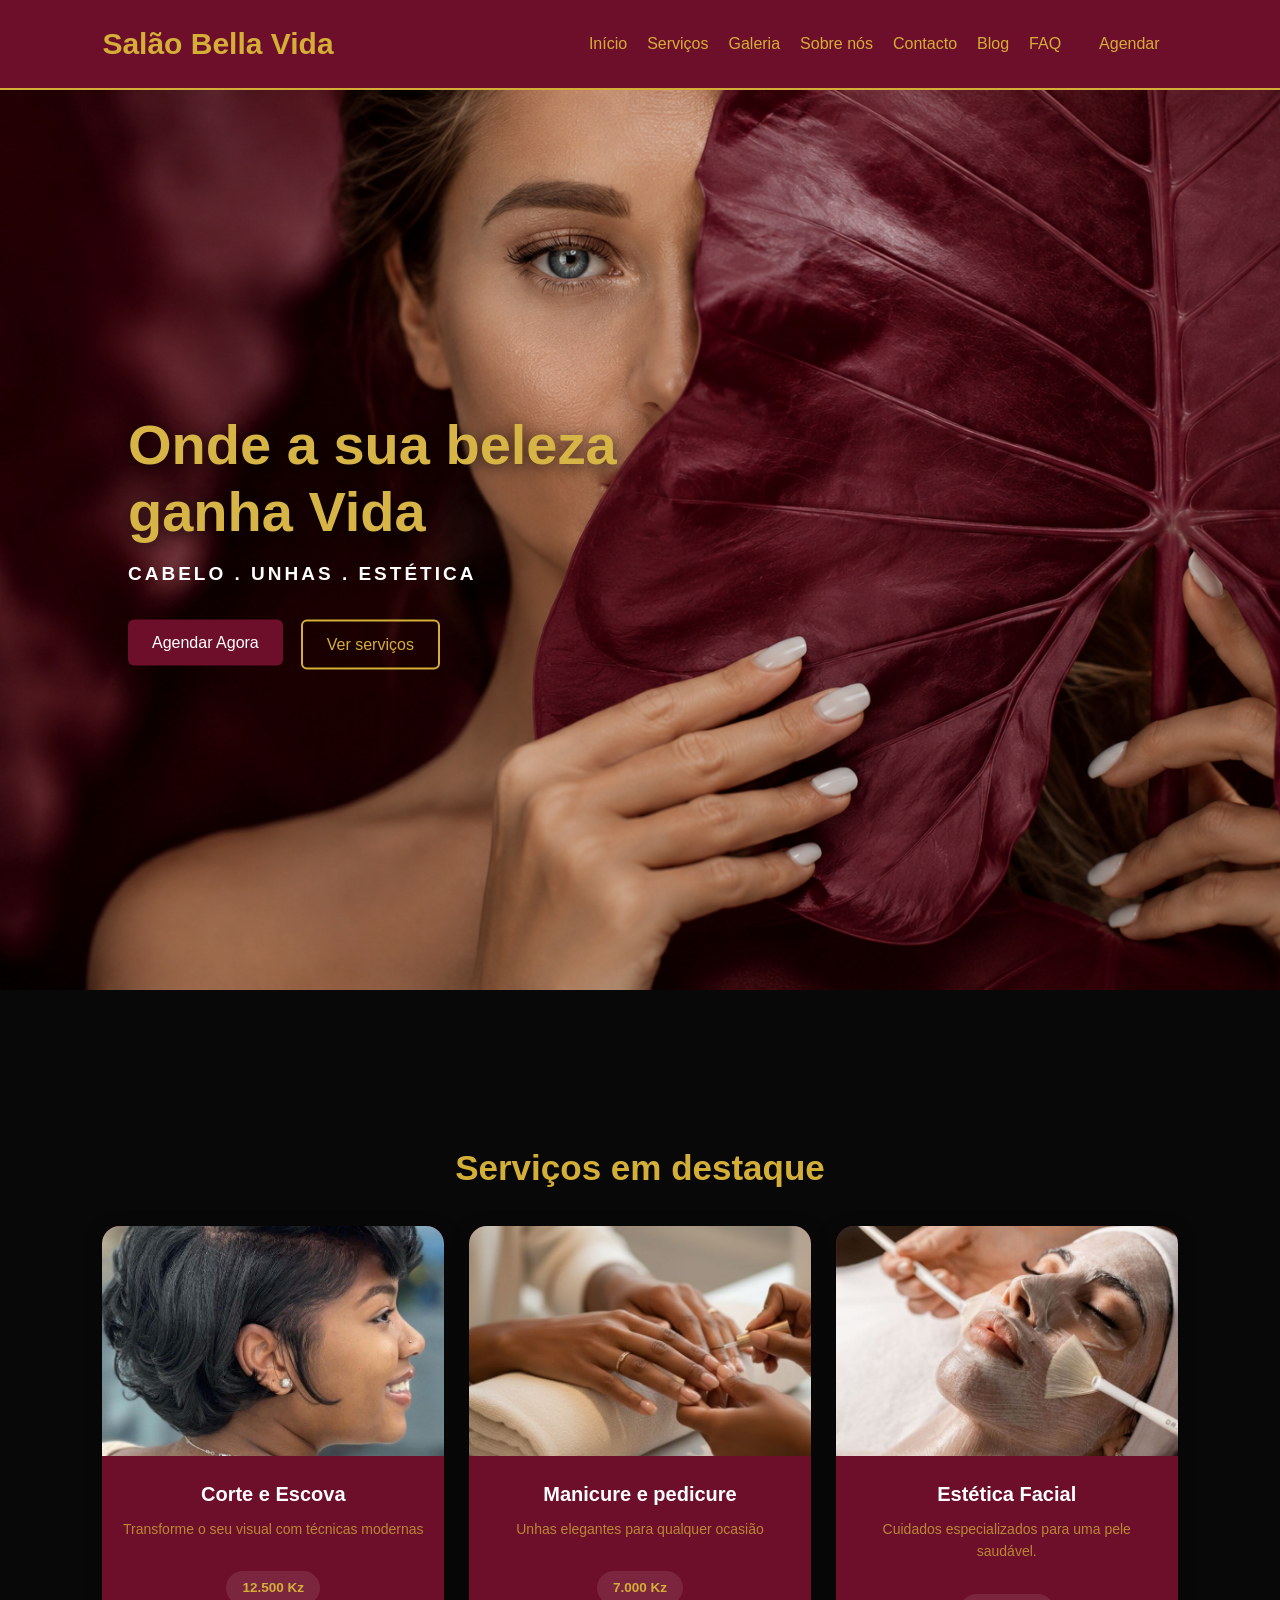
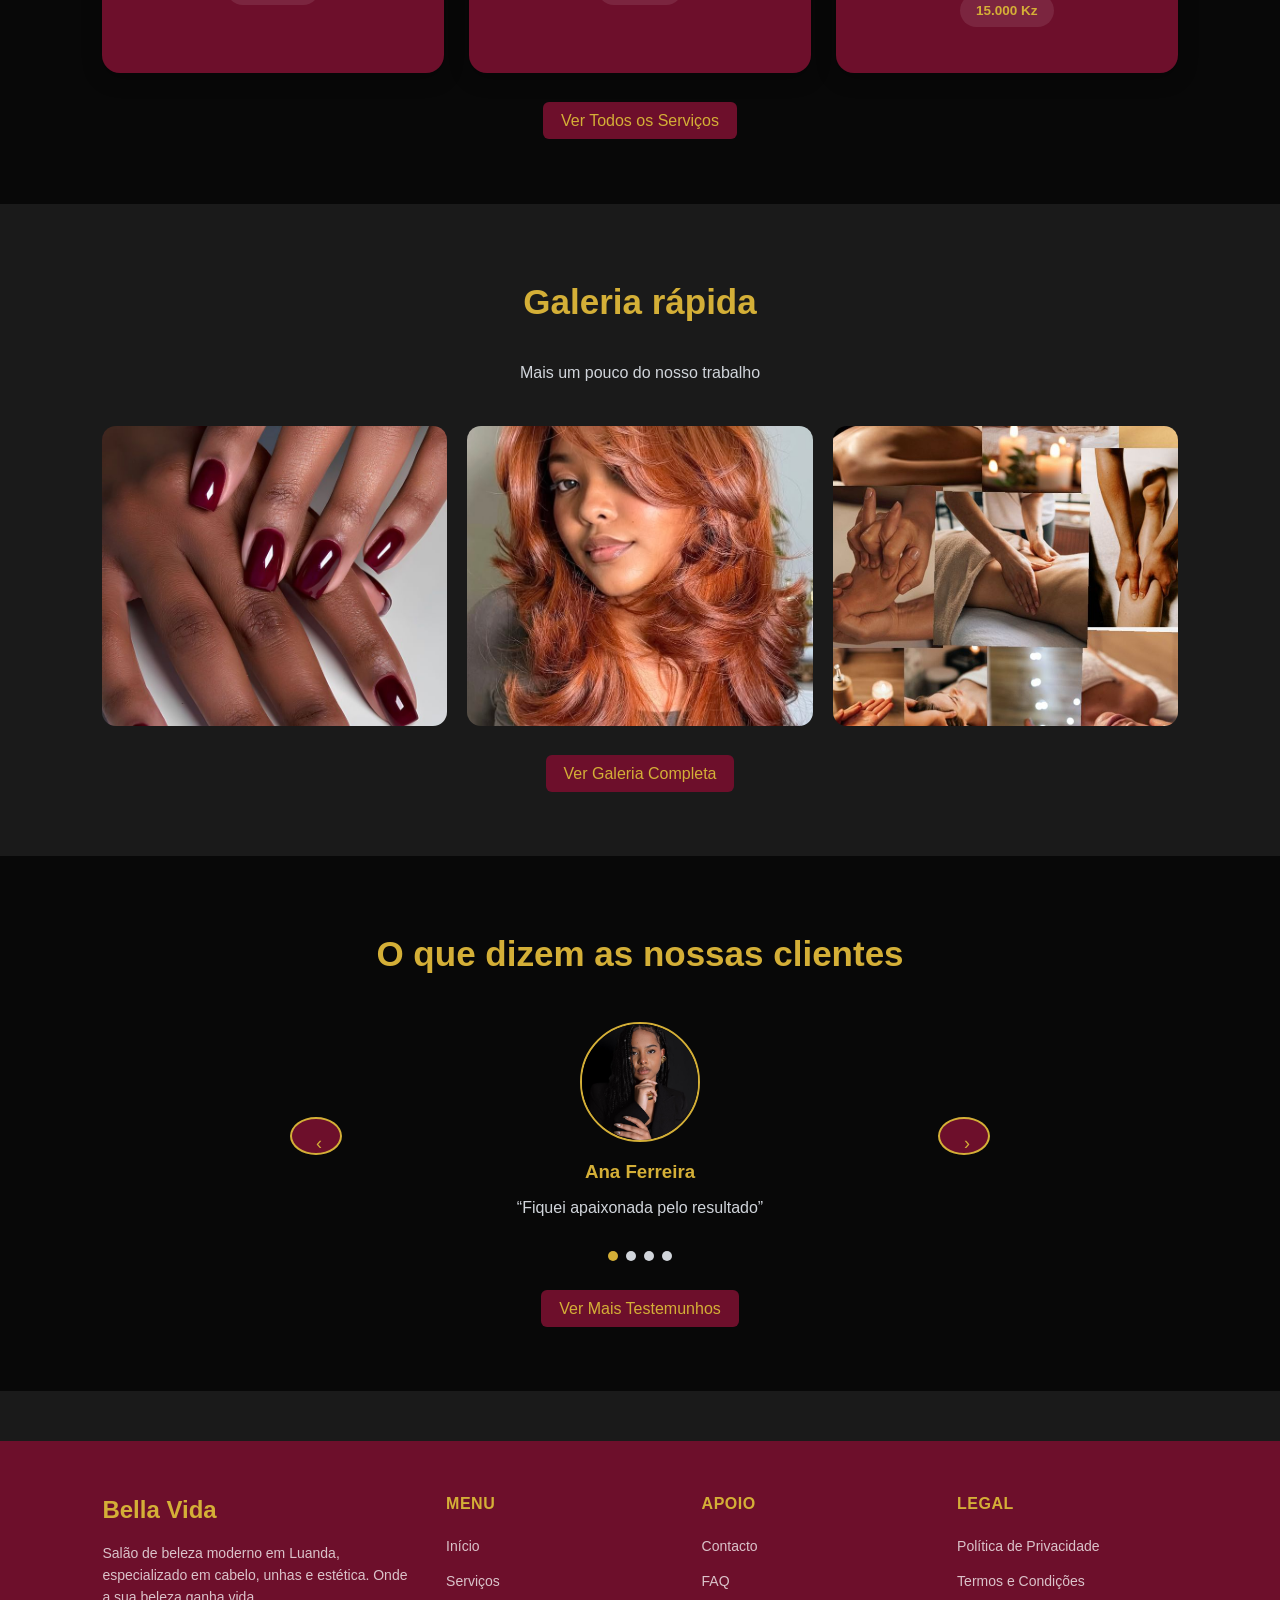
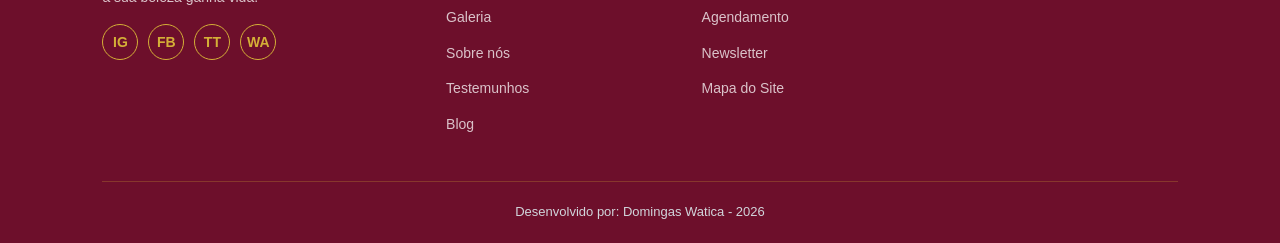
==== commit 8f31f6e3: "Add files via upload" ====
--- a/HTML/index.html
+++ b/HTML/index.html
@@ -26,7 +26,7 @@
     <header >
         <div class="logo">Salão Bella Vida</div>
         <div class="nav-acoes">
-            <button class="tema-toggle" aria-label="Alternar modo escuro/claro" title="Alternar modo escuro/claro">☾</button>
+            
             <button class="menu-toggle" aria-label="Abrir menu" aria-expanded="false">
                 <span></span><span></span><span></span>
             </button>
@@ -46,12 +46,11 @@
     <div class="hero-imagem">
         <div class="hero-slider" id="heroSlider">
             <div class="hero-slide activo" style="background-image:url('../Midia/banner.jpg')"></div>
-            <div class="hero-slide" style="background-image:url('../Midia/B.png')"></div>
-            <div class="hero-slide" style="background-image:url('../Midia/banner01.jpg')"></div>
-        </div>
-    </div>
-    <div class="hero-texto">
-        <span class="index-eyebrow">Salão Bella Vida · Luanda</span>
+            <div class="hero-slide" style="background-image:url('../Midia/bbb.png')"></div>
+        </div>
+         </div>
+    <div class="hero-overlay"></div>
+<div class="hero-texto">
         <h1>Onde a sua beleza ganha Vida</h1>
         <p>CABELO . UNHAS . ESTÉTICA</p>
         <div class="hero-botoes">
@@ -63,9 +62,10 @@
             </a>
         </div>
     </div>
+    
+    </div>
 </section>
    <section class="servicos-destaque" id="servicos">
-    <span class="index-eyebrow">O que fazemos</span>
     <h2>Serviços em destaque</h2>
     <div class="servicos-grid">
         <div class="card servicos-card">
@@ -204,4 +204,4 @@
     <button class="voltar-topo" aria-label="Voltar ao topo">&uarr;</button>
     <script src="../JS/main.js" defer></script>
 </body>    
-</html>
+</html>
--- a/CSS/global.css
+++ b/CSS/global.css
@@ -29,14 +29,7 @@
     --dourado-fixo: #d4af37;
 }
 
-/* ---------- MODO CLARO (estado alternativo) ---------- */
-:root[data-tema="claro"]{
-    --preto: #f7f3ee;
-    --cinza: #ffffff;
-    --branco: #1a1a1a;
-    --cinza-claro: #3a2c2c;
-    --dourado: #6d0f2b;
-}
+
 
 /* ---------- RESET ---------- */
 *{
@@ -48,7 +41,7 @@
 /* ---------- BASE ---------- */
 body{
     font-family: Arial, sans-serif;
-    background-color: var(--preto);
+    background-color: var(--cinza);
     color: var(--dourado);
     line-height: 1.6;
     transition: background-color 0.3s ease, color 0.3s ease;
--- a/CSS/index.css
+++ b/CSS/index.css
@@ -10,74 +10,108 @@
     text-transform: uppercase;
     margin-bottom: 10px;
 }
-.hero .index-eyebrow{
+.index-eyebrow{
     text-align: left;
 }
 
 /* ---------- HERO (imagem à esquerda, slider de 3 fotos) ---------- */
-.hero{
-    min-height: 80vh;
+.hero-overlay{
+    position: relative;
+    inset: 0;
+    background: rgba(0,0,0,0.5);
+    z-index: 2;
+}
+.hero-texto{
+    position: absolute;
+    z-index: 10;
+    top: 50%;
+    left: 10%;
+    transform: translateY(-50%);
+    width: 90%;
+    max-width: 550px;
+    text-align: left;
+    animation: surgir 1.2s ease;
+}
+.hero-texto h1{
+    font-size: 56px;
+    line-height: 1.2;
+    color: rgb(214, 181, 70);
+    text-shadow: 0 3px 15px rgba(0,0,0,0.6);
+    margin-bottom: 14px;
+}
+.hero-texto p{
+    font-size: 19px;
+    letter-spacing: 3px;
+    color: var(--branco);
+    font-weight: 600;
+    margin-bottom: 30px;
+}
+.hero-botoes{
     display: flex;
-    align-items: center;
-    gap: 50px;
+    gap: 18px;
+    justify-content: flex-start;
+    flex-wrap: wrap;
 }
-.hero-imagem{
-    flex: 1;
-    height: 480px;
+.hero {
     position: relative;
-    border-radius: 20px;
+    width: 100%;
+    height: 100vh;
     overflow: hidden;
-    background-image: url('../Midia/bannerP.jpg');
+}
+
+.hero-imagem {
+    position: absolute;
+    width: 100%;
+    height: 100%;
+    top: 0;
+    left: 0;
+}
+
+
+.hero-slider {
+    position: absolute;
+    z-index: 1;
+    width: 100%;
+    height: 100%;
+}
+
+.hero-slide {
+    position: absolute;
+    width: 100%;
+    height: 100%;
     background-size: cover;
     background-position: center;
+    background-repeat: no-repeat;
 }
-.hero-slider{
-    position: absolute;
-    inset: 0;
+
+.hero-slide {
+    width: 100%;
+    height: 100%;
+    background-size: cover;
 }
-.hero-slide{
-    position: absolute;
-    inset: 0;
-    background-size: cover;
-    background-position: center;
-    opacity: 0;
-    transition: opacity 1.4s ease;
-}
-.hero-slide.activo{
-    opacity: 1;
-}
-.hero-texto{
-    flex: 1;
-    max-width: 550px;
-    animation: surgir 1.2s ease;
-}
+
 @keyframes surgir{
     from{
         opacity: 0;
-        transform: translateY(40px);
+        transform: translateY(calc(-50% + 40px));
     }
     to{
         opacity: 1;
-        transform: translateY(0);
+        transform: translateY(-50%);
     }
 }
 
 @media(max-width: 900px){
     .hero{
-        flex-direction: column;
+        height: 70vh;
+    }
+    .hero-texto{
+        width: 90%;
         text-align: center;
-        min-height: auto;
-        padding-top: 50px;
-    }
-    .hero .index-eyebrow{
-        text-align: center;
-    }
-    .hero-imagem{
-        width: 100%;
-        height: 300px;
     }
     .hero-botoes{
         justify-content: center;
+        flex-wrap: wrap;
     }
 }
 
--- a/CSS/servico.css
+++ b/CSS/servico.css
@@ -22,6 +22,10 @@
     cursor: pointer;
     transition: 0.25s ease;
 }
+h2{
+   justify-content: center;
+   text-align: center;
+}
 .filtro-btn:hover{
     border-color: var(--dourado);
     transform: translateY(-2px);
@@ -48,13 +52,13 @@
     margin-bottom: 45px;
 }
 .servicos{
-    background: radial-gradient(ellipse at top, rgba(212,175,55,0.08), transparent 60%),
+    background: radial-gradient(ellipse at top, rgba(209, 169, 36, 0.08), transparent 60%),
                 var(--preto);
 }
 
 /* ---------- CARTÃO DE SERVIÇO ---------- */
 .servicos-card{
-    background-color: var(--branco);
+    background-color: var(--bordo);
     padding: 0;
     border-radius: 18px;
     border: none;
@@ -83,12 +87,12 @@
     align-items: center;
 }
 .servico-conteudo h3{
-    color: var(--bordo);
+    color: var(--branco);
     font-size: 20px;
     margin-bottom: 8px;
 }
 .servico-conteudo p{
-    color: var(--preto);
+    color: var(--dourado);
     opacity: 0.75;
     font-size: 14px;
     margin-bottom: 16px;
@@ -96,7 +100,7 @@
 
 .servico-preco{
     display: inline-block;
-    background-color: rgba(109,15,43,0.1);
+    background-color: rgba(238, 234, 236, 0.1);
     color: var(--bordo);
     font-weight: 700;
     font-size: 13.5px;
@@ -107,7 +111,7 @@
 
 .servico-btn{
     display: inline-block;
-    background-color: var(--bordo);
+    background-color: var(--dourado);
     color: white;
     font-weight: 700;
     font-size: 13px;
@@ -196,7 +200,7 @@
     pointer-events: auto;
 }
 .modal-servico-caixa{
-    background: var(--branco);
+    background: var(--bordo);
     border-radius: 18px;
     max-width: 720px;
     width: 100%;
@@ -222,8 +226,8 @@
     z-index: 5;
 }
 .modal-servico-fechar:hover{
-    background: var(--dourado);
-    color: var(--preto);
+    background: var(--preto);
+    color: var(--dourado);
 }
 .modal-servico-carrossel{
     position: relative;
@@ -248,11 +252,11 @@
     overflow-y: auto;
 }
 .modal-servico-info h3{
-    color: var(--bordo);
+    color: var(--dourado);
     font-size: 21px;
 }
 .modal-servico-info p{
-    color: var(--preto);
+    color: var(--dourado);
     opacity: 0.75;
     font-size: 14.5px;
     margin-bottom: 16px;
